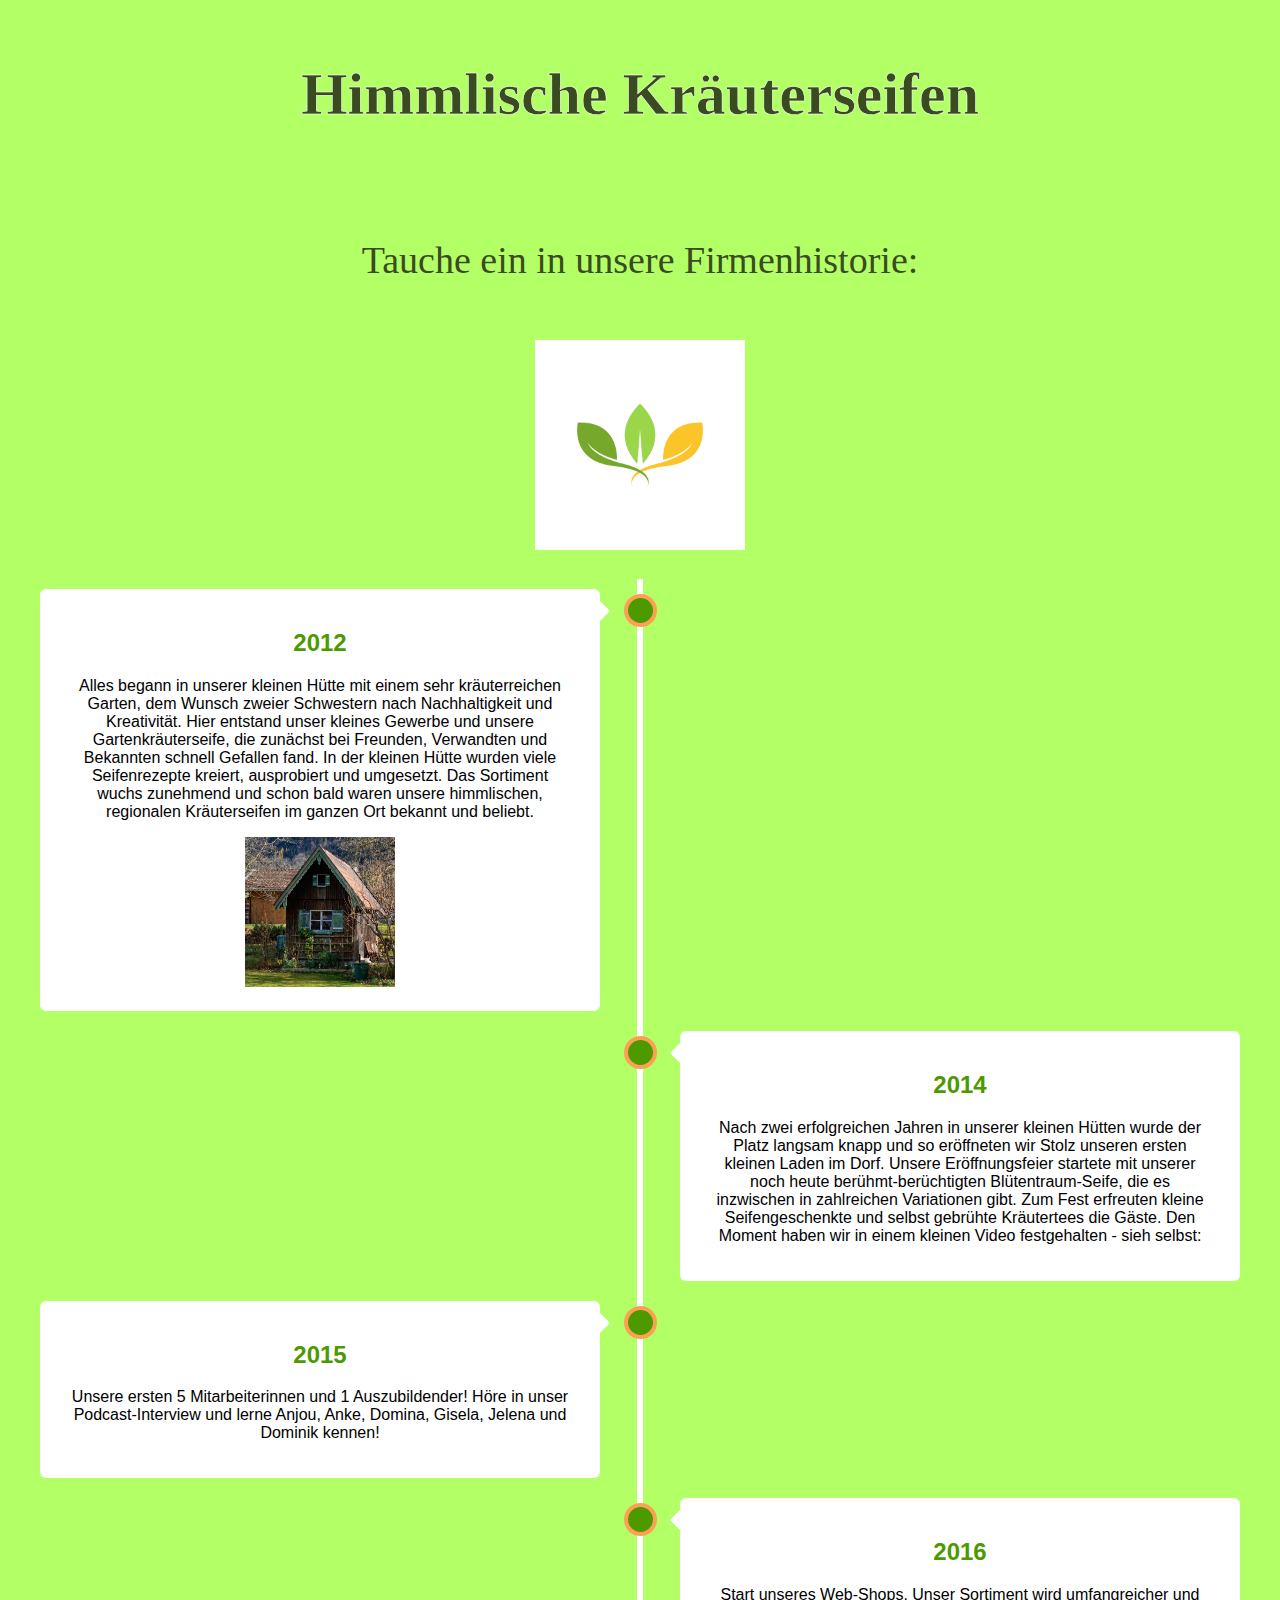
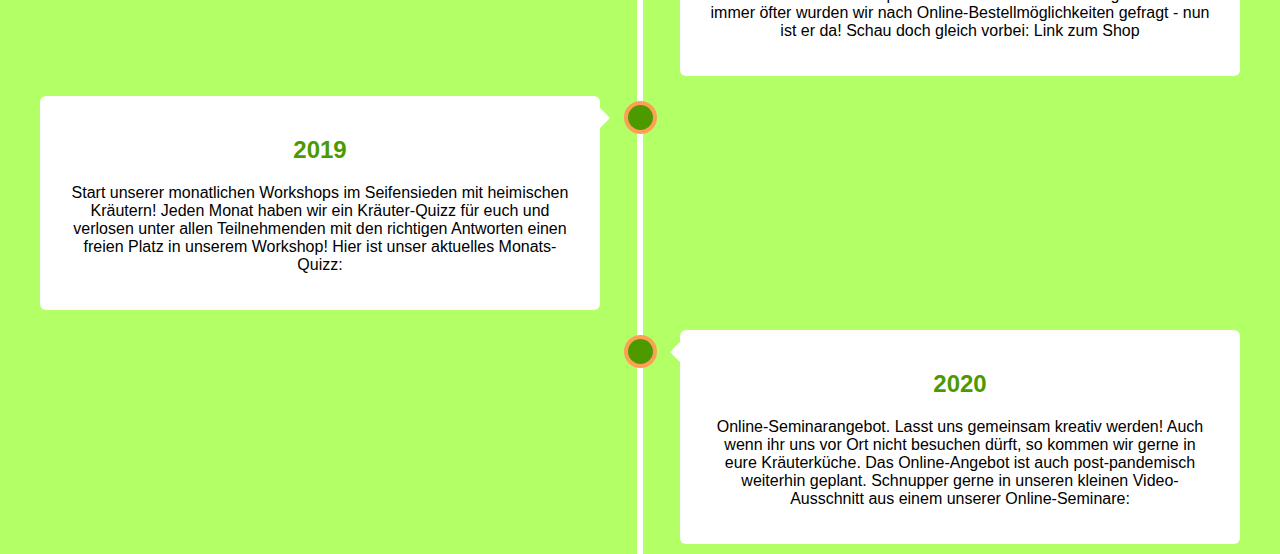
==== Index.html @ 8fee71d4 "initial commit" ====
<!DOCTYPE html>
<html lang="de">
    <head>
        <meta charset="UTF-8">
        <title>Himmlische_Kraeuterseifen</title>
        <link rel="stylesheet" href="css/styles.css"/>
    </head>
    <body>
        <div class="video-container">
            <video autoplay muted loop>
                <source src="media/elderflower.mp4" type="video/mp4"/>
            </video>
            <div class="caption">
                <h2>Himmlische Kräuterseifen</h2>
            </div>
        </div>
        <div class="headline">
            <p>Tauche ein in unsere Firmenhistorie:</p>
            <img src="media/leaf_icon.png" alt="Leaf Icon" style="width: 250px; height: 250px; padding: 20px;"/>
        </div>
        <div class="timeline">
            <div class="container left">
                <div class="content">
                    <div class="year">
                        <h2>2012</h2>
                    </div>
                    <p>Alles begann in unserer kleinen Hütte mit einem sehr kräuterreichen Garten, dem Wunsch zweier Schwestern nach Nachhaltigkeit und Kreativität. Hier entstand
                        unser kleines Gewerbe und unsere Gartenkräuterseife, die zunächst bei Freunden, Verwandten und Bekannten schnell Gefallen fand. In der kleinen Hütte wurden
                        viele Seifenrezepte kreiert, ausprobiert und umgesetzt. Das Sortiment wuchs zunehmend und schon bald waren unsere himmlischen, regionalen Kräuterseifen im
                        ganzen Ort bekannt und beliebt.</p>
                    <div style="text-align: center">
                        <img src="media/hut.jpg" alt="Hut" style="width: 150px; height: 150px;"/>
                    </div>
                </div>
            </div>
            <div class="container right">
                <div class="content">
                    <div class="year">
                        <h2>2014</h2>
                    </div>
                    <p>Nach zwei erfolgreichen Jahren in unserer kleinen Hütten wurde der Platz langsam knapp und so eröffneten wir Stolz unseren ersten kleinen Laden im Dorf. Unsere
                        Eröffnungsfeier startete mit unserer noch heute berühmt-berüchtigten Blütentraum-Seife, die es inzwischen in zahlreichen Variationen gibt. Zum Fest erfreuten
                        kleine Seifengeschenkte und selbst gebrühte Kräutertees die Gäste. Den Moment haben wir in einem kleinen Video festgehalten - sieh selbst:</p>
                </div>
            </div>
            <div class="container left">
                <div class="content">
                    <div class="year">
                        <h2>2015</h2>
                    </div>
                    <p>Unsere ersten 5 Mitarbeiterinnen und 1 Auszubildender! Höre in unser Podcast-Interview und lerne Anjou, Anke, Domina, Gisela, Jelena und Dominik kennen!</p>
                </div>
            </div>
            <div class="container right">
                <div class="content">
                    <div class="year">
                        <h2>2016</h2>
                    </div>
                    <p>Start unseres Web-Shops. Unser Sortiment wird umfangreicher und immer öfter wurden wir nach Online-Bestellmöglichkeiten gefragt - nun ist er da! Schau doch
                        gleich vorbei: Link zum Shop</p>
                </div>
            </div>
            <div class="container left">
                <div class="content">
                    <div class="year">
                        <h2>2019</h2>
                    </div>
                    <p>Start unserer monatlichen Workshops im Seifensieden mit heimischen Kräutern! Jeden Monat haben wir ein Kräuter-Quizz für euch und verlosen unter allen
                        Teilnehmenden mit den richtigen Antworten einen freien Platz in unserem Workshop! Hier ist unser aktuelles Monats-Quizz:</p>
                </div>
            </div>
            <div class="container right">
                <div class="content">
                    <div class="year">
                        <h2>2020</h2>
                    </div>
                    <p>Online-Seminarangebot. Lasst uns gemeinsam kreativ werden! Auch wenn ihr uns vor Ort nicht besuchen dürft, so kommen wir gerne in eure Kräuterküche. Das
                        Online-Angebot ist auch post-pandemisch weiterhin geplant. Schnupper gerne in unseren kleinen Video-Ausschnitt aus einem unserer Online-Seminare:</p>
                </div>
            </div>
        </div>
    </body>
</html>
---- css/styles.css ----
/*extend video at top over whole width*/
body {
    margin: 0;
}

/*style video-container*/
.video-container {
    height: 200px;
    width: 100%;
    position: relative;
}
.video-container video {
    width: 100%;
    height: 100%;
    position: absolute;
    object-fit: cover;
    z-index: 0;
}

/*styling content of the div*/
.video-container .caption {
    z-index: 1;
    position: relative;
    text-align: center;
    color: #3b4b21;
    padding: 10px;
    font-family: "Lucida Calligraphy";
    font-size: 40px;
    -webkit-text-stroke: 0.5px white;
}

/*style headline*/
.headline {
    font-family: "Goudy Old Style";
    font-size: 38px;
    text-align: center;
    padding: 0px;
    color: #3b4b21;
}
* {
    box-sizing: border-box;
}

/*set background color*/
body {
    background-color: #b3ff66;
    font-family: Helvetica, sans-serif;
}

/*style timeline (vertical ruler)*/
.timeline {
    position: relative;
    max-width: 1500px;
    margin: 0 auto;
}

/*style actual timeline (vertical ruler)*/
.timeline::after {
    content: '';
    position: absolute;
    width: 6px;
    background-color: white;
    top: 0;
    bottom: 0;
    left: 50%;
    margin-left: -3px;
}

/*container around content*/
.container {
    padding: 10px 40px;
    position: relative;
    background-color: inherit;
    width: 50%;
}

/*circles on timeline*/
.container::after {
    content: '';
    position: absolute;
    width: 25px;
    height: 25px;
    right: -17px;
    background-color: #4d9900;
    border: 4px solid #FF9F55;
    top: 15px;
    border-radius: 50%;
    z-index: 1;
}

/*placing container to the left*/
.left {
    left: 0;
}

/*placing container to the right*/
.right {
    left: 50%;
}

/*adding arrows to the left container (pointing right)*/
.left::before {
    content: " ";
    height: 0;
    position: absolute;
    top: 22px;
    width: 0;
    z-index: 1;
    right: 30px;
    border: medium solid white;
    border-width: 10px 0 10px 10px;
    border-color: transparent transparent transparent white;
}

/*adding arrows to the right container (pointing left)*/
.right::before {
    content: " ";
    height: 0;
    position: absolute;
    top: 22px;
    width: 0;
    z-index: 1;
    left: 30px;
    border: medium solid white;
    border-width: 10px 10px 10px 0;
    border-color: transparent white transparent transparent;
}

/*fixing circle for containers on the right side*/
.right::after {
    left: -16px;
}

/*actual content*/
.content {
    padding: 20px 30px;
    background-color: white;
    position: relative;
    border-radius: 6px;
    text-align: -webkit-center;
}
.year {
    text-align: center;
    color: #4d9900;
}

/*media queries - responsive timeline on screens less than 600px wide*/
@media screen and (max-width: 600px) {
    /*placing timelime to the left*/
    .timeline::after {
        left: 31px;
    }

    /*full-width containers*/
    .container {
        width: 100%;
        padding-left: 70px;
        padding-right: 25px;
    }

    /*making sure that all arrows are pointing leftwards*/
    .container::before {
        left: 60px;
        border: medium solid white;
        border-width: 10px 10px 10px 0;
        border-color: transparent white transparent transparent;
    }

    /*making sure all circles are at the same spot*/
    .left::after, .right::after {
        left: 15px;
    }

    /*making all right containers behave like the left ones*/
    .right {
        left: 0%;
    }
}
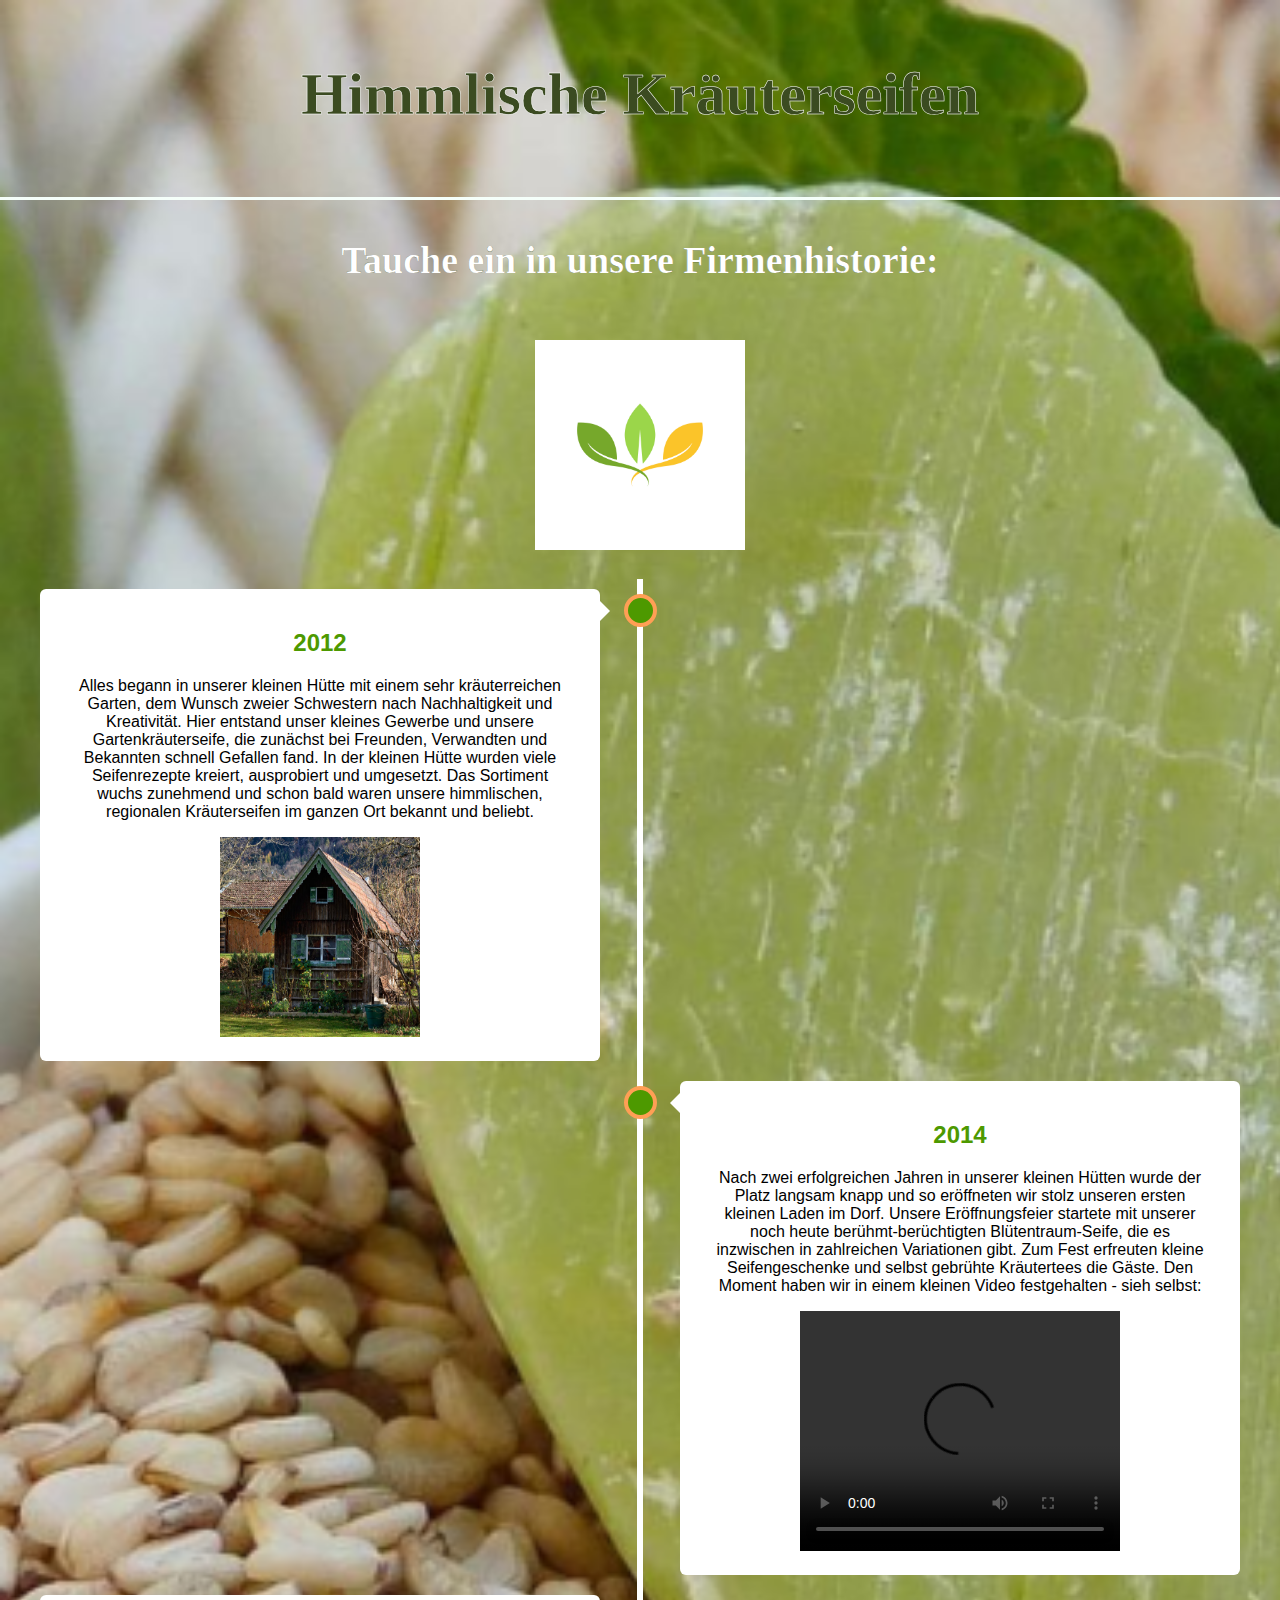
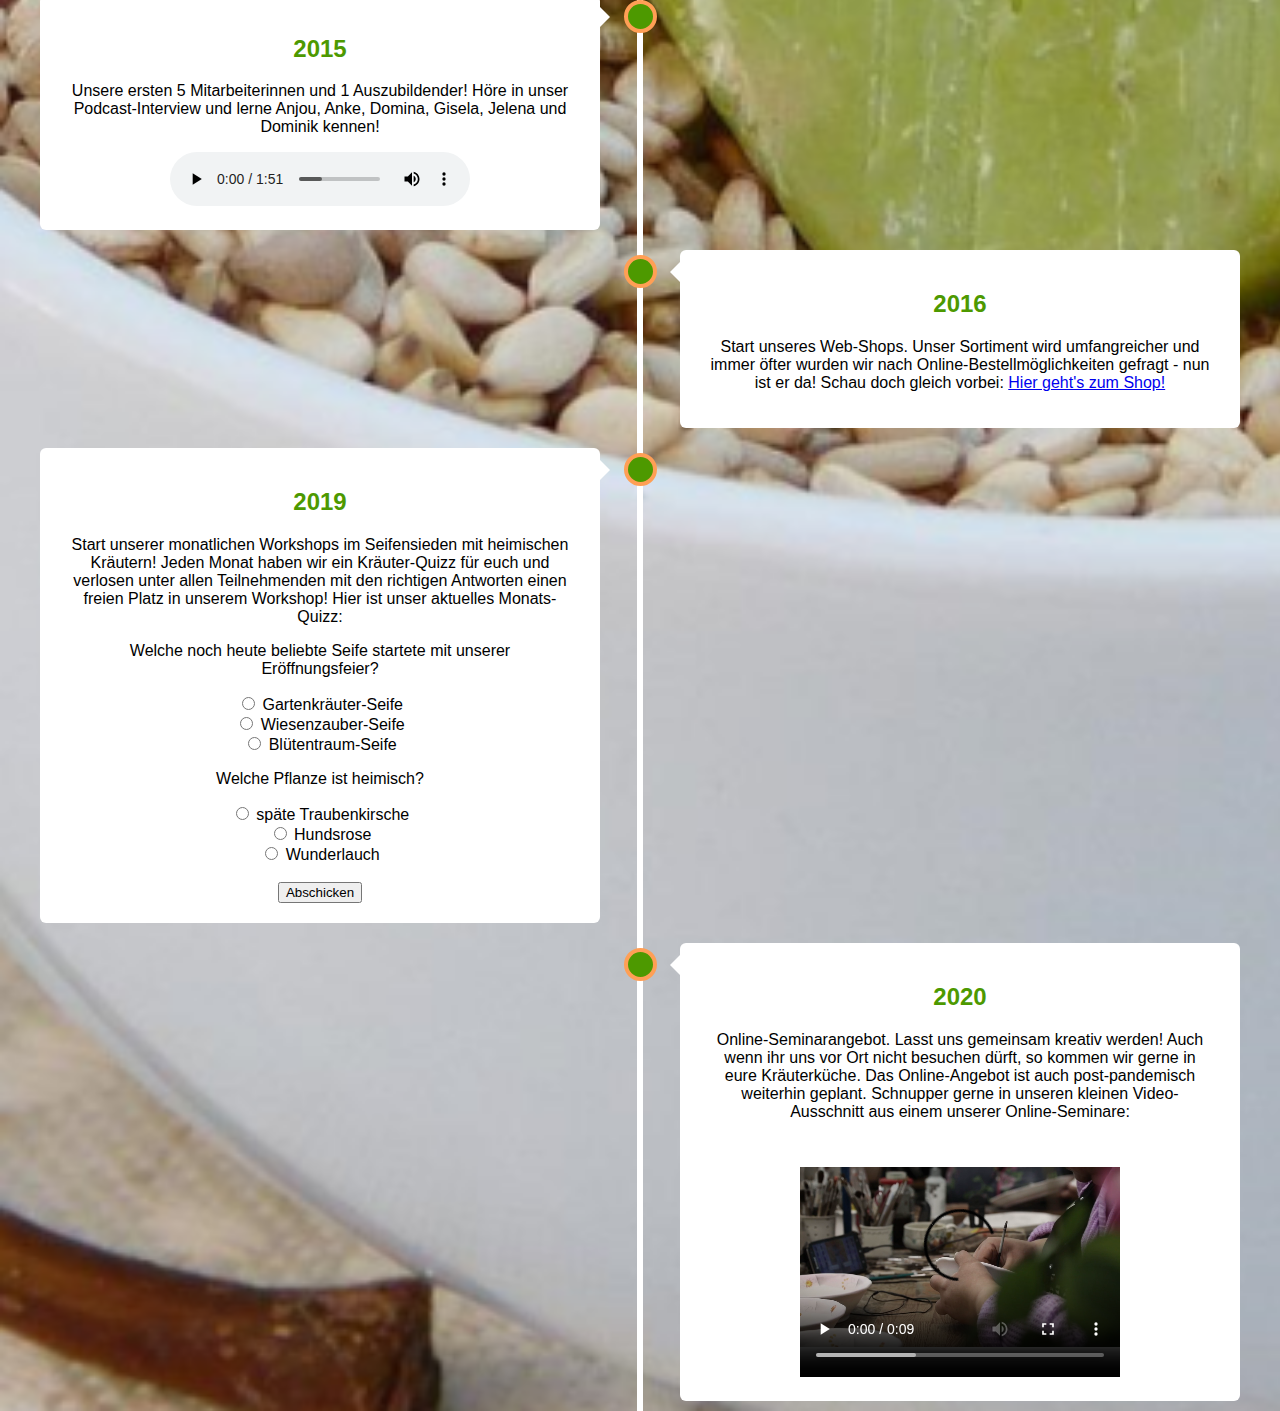
==== commit 7fab4c5c: "some improvements" ====
--- a/Index.html
+++ b/Index.html
@@ -14,6 +14,7 @@
                 <h2>Himmlische Kräuterseifen</h2>
             </div>
         </div>
+        <p style="background-image: url('media/soap.jpg');">
         <div class="headline">
             <p>Tauche ein in unsere Firmenhistorie:</p>
             <img src="media/leaf_icon.png" alt="Leaf Icon" style="width: 250px; height: 250px; padding: 20px;"/>
@@ -29,7 +30,7 @@
                         viele Seifenrezepte kreiert, ausprobiert und umgesetzt. Das Sortiment wuchs zunehmend und schon bald waren unsere himmlischen, regionalen Kräuterseifen im
                         ganzen Ort bekannt und beliebt.</p>
                     <div style="text-align: center">
-                        <img src="media/hut.jpg" alt="Hut" style="width: 150px; height: 150px;"/>
+                        <img src="media/hut.jpg" alt="Hut" style="width: 200px; height: 200px;"/>
                     </div>
                 </div>
             </div>
@@ -38,9 +39,14 @@
                     <div class="year">
                         <h2>2014</h2>
                     </div>
-                    <p>Nach zwei erfolgreichen Jahren in unserer kleinen Hütten wurde der Platz langsam knapp und so eröffneten wir Stolz unseren ersten kleinen Laden im Dorf. Unsere
+                    <p>Nach zwei erfolgreichen Jahren in unserer kleinen Hütten wurde der Platz langsam knapp und so eröffneten wir stolz unseren ersten kleinen Laden im Dorf. Unsere
                         Eröffnungsfeier startete mit unserer noch heute berühmt-berüchtigten Blütentraum-Seife, die es inzwischen in zahlreichen Variationen gibt. Zum Fest erfreuten
-                        kleine Seifengeschenkte und selbst gebrühte Kräutertees die Gäste. Den Moment haben wir in einem kleinen Video festgehalten - sieh selbst:</p>
+                        kleine Seifengeschenke und selbst gebrühte Kräutertees die Gäste. Den Moment haben wir in einem kleinen Video festgehalten - sieh selbst:</p>
+                    <div style="text-align: center">
+                        <video width="320" height="240" controls>
+                            <source src="media/tea.mp4" type="video/mp4">
+                        </video>
+                    </div>
                 </div>
             </div>
             <div class="container left">
@@ -49,6 +55,11 @@
                         <h2>2015</h2>
                     </div>
                     <p>Unsere ersten 5 Mitarbeiterinnen und 1 Auszubildender! Höre in unser Podcast-Interview und lerne Anjou, Anke, Domina, Gisela, Jelena und Dominik kennen!</p>
+                    <div style="text-align: center">
+                        <audio controls>
+                            <source src="media/podcast_intro.mp3" type="audio/mp3">
+                        </audio>
+                    </div>
                 </div>
             </div>
             <div class="container right">
@@ -57,7 +68,7 @@
                         <h2>2016</h2>
                     </div>
                     <p>Start unseres Web-Shops. Unser Sortiment wird umfangreicher und immer öfter wurden wir nach Online-Bestellmöglichkeiten gefragt - nun ist er da! Schau doch
-                        gleich vorbei: Link zum Shop</p>
+                        gleich vorbei: <a href="https://www.w3schools.com/">Hier geht's zum Shop!</a> </p>
                 </div>
             </div>
             <div class="container left">
@@ -67,6 +78,26 @@
                     </div>
                     <p>Start unserer monatlichen Workshops im Seifensieden mit heimischen Kräutern! Jeden Monat haben wir ein Kräuter-Quizz für euch und verlosen unter allen
                         Teilnehmenden mit den richtigen Antworten einen freien Platz in unserem Workshop! Hier ist unser aktuelles Monats-Quizz:</p>
+                    <div style="text-align: -webkit-center">
+                        <form action="/action_page.php">
+                            <p>Welche noch heute beliebte Seife startete mit unserer Eröffnungsfeier?</p>
+                            <input type="radio" id="soap1" name="soap" value="Gartenkraeuter">
+                            <label for="soap1">Gartenkräuter-Seife</label><br>
+                            <input type="radio" id="soap2" name="soap" value="Wiesenzauber">
+                            <label for="soap2">Wiesenzauber-Seife</label><br>
+                            <input type="radio" id="soap3" name="soap" value="Bluetentraum">
+                            <label for="soap3">Blütentraum-Seife</label>
+                            <br>
+                            <p>Welche Pflanze ist heimisch?</p>
+                            <input type="radio" id="answer1" name="answer" value="späte Traubenkirsche">
+                            <label for="answer1">späte Traubenkirsche</label><br>
+                            <input type="radio" id="answer2" name="answer" value="Hundsrose">
+                            <label for="answer2">Hundsrose</label><br>
+                            <input type="radio" id="answer3" name="answer" value="Wunderlauch">
+                            <label for="answer3">Wunderlauch</label><br><br>
+                            <input type="submit" value="Abschicken">
+                        </form>
+                    </div>
                 </div>
             </div>
             <div class="container right">
@@ -76,6 +107,11 @@
                     </div>
                     <p>Online-Seminarangebot. Lasst uns gemeinsam kreativ werden! Auch wenn ihr uns vor Ort nicht besuchen dürft, so kommen wir gerne in eure Kräuterküche. Das
                         Online-Angebot ist auch post-pandemisch weiterhin geplant. Schnupper gerne in unseren kleinen Video-Ausschnitt aus einem unserer Online-Seminare:</p>
+                    <div style="text-align: center">
+                        <video width="320" height="240" controls>
+                            <source src="media/workshop.mp4" type="video/mp4">
+                        </video>
+                    </div>
                 </div>
             </div>
         </div>
--- a/css/styles.css
+++ b/css/styles.css
@@ -1,6 +1,11 @@
-/*extend video at top over whole width*/
+/*extend video at top over whole width with margin and set background*/
 body {
     margin: 0;
+    background-image: url(../media/cup.PNG);
+    width: 100%;
+    height: 100%;
+    background-size: cover;
+    font-family: Helvetica, sans-serif;
 }
 
 /*style video-container*/
@@ -8,6 +13,8 @@
     height: 200px;
     width: 100%;
     position: relative;
+
+    border-bottom: 3px solid mintcream;
 }
 .video-container video {
     width: 100%;
@@ -33,18 +40,15 @@
 .headline {
     font-family: "Goudy Old Style";
     font-size: 38px;
+    font-weight: bold;
     text-align: center;
     padding: 0px;
-    color: #3b4b21;
+    color: white;
+    -webkit-text-stroke: 0.2px #3b4b21;
 }
+
 * {
     box-sizing: border-box;
-}
-
-/*set background color*/
-body {
-    background-color: #b3ff66;
-    font-family: Helvetica, sans-serif;
 }
 
 /*style timeline (vertical ruler)*/
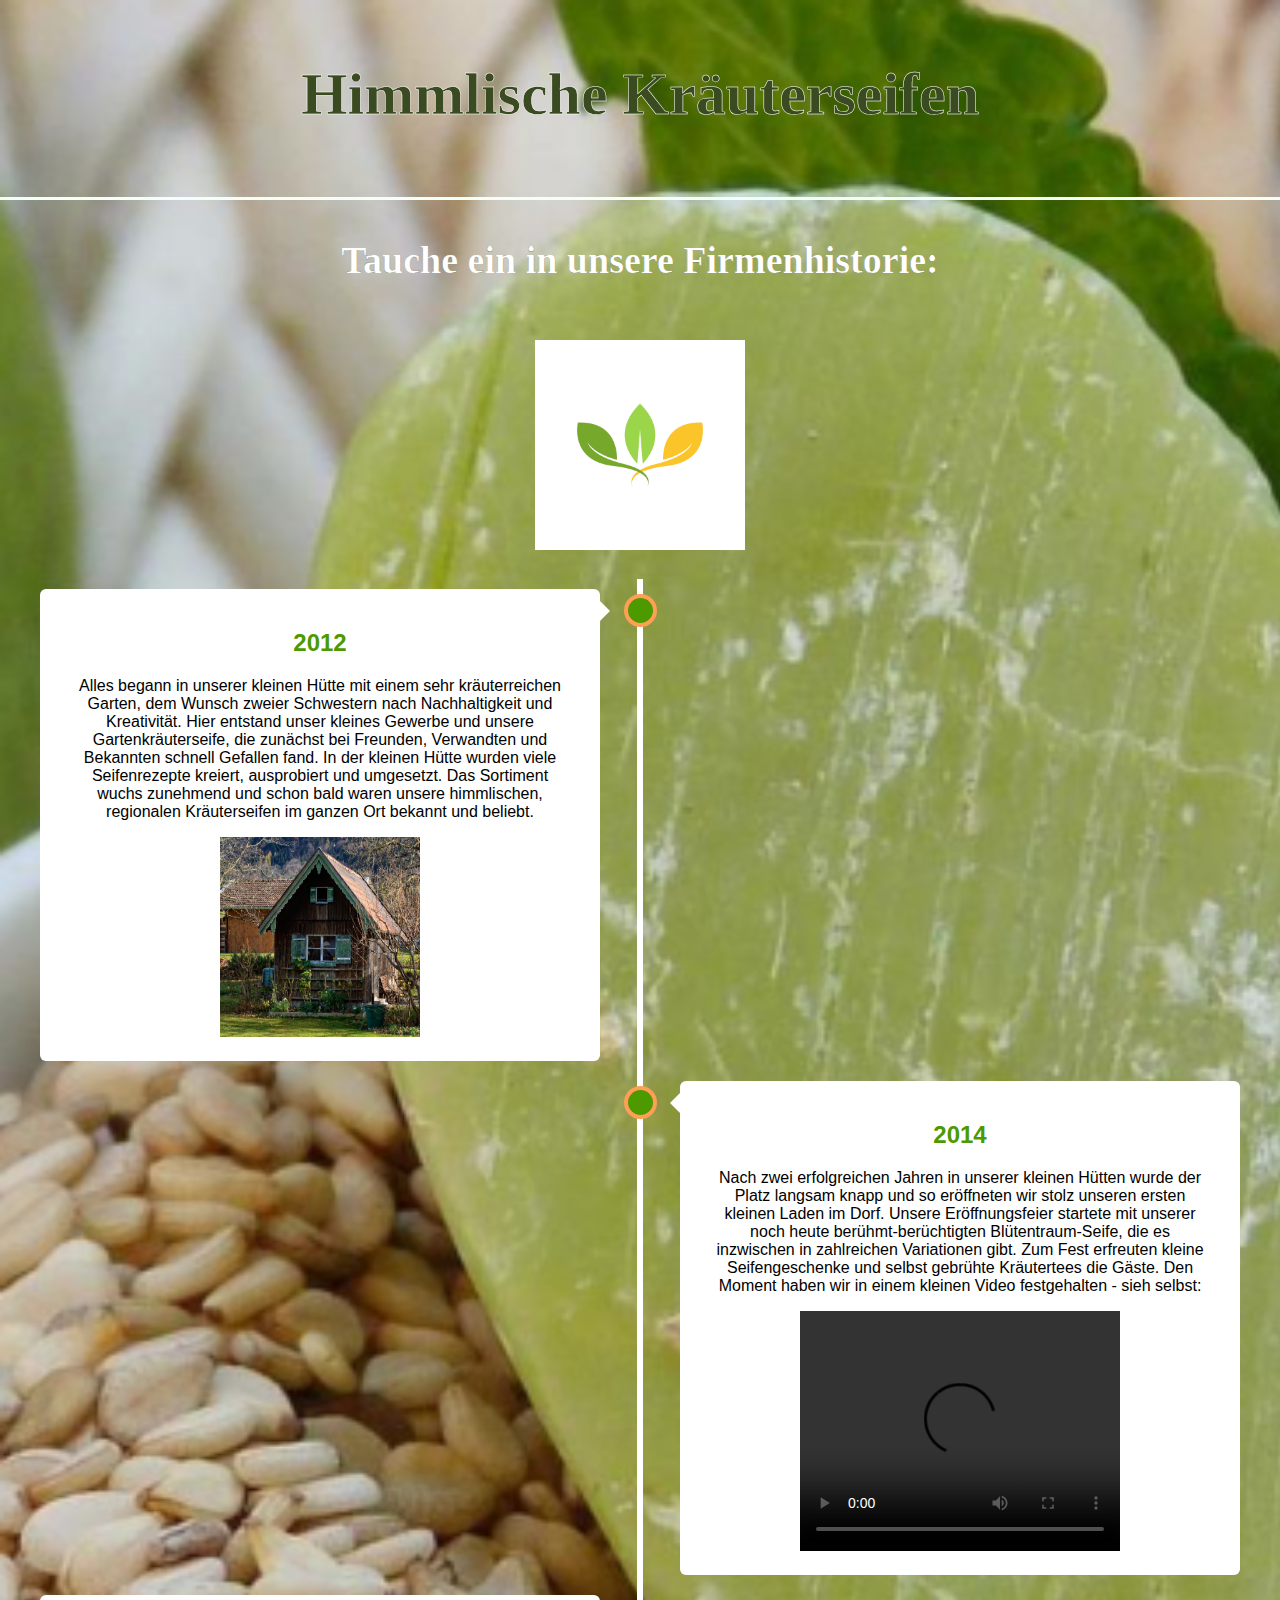
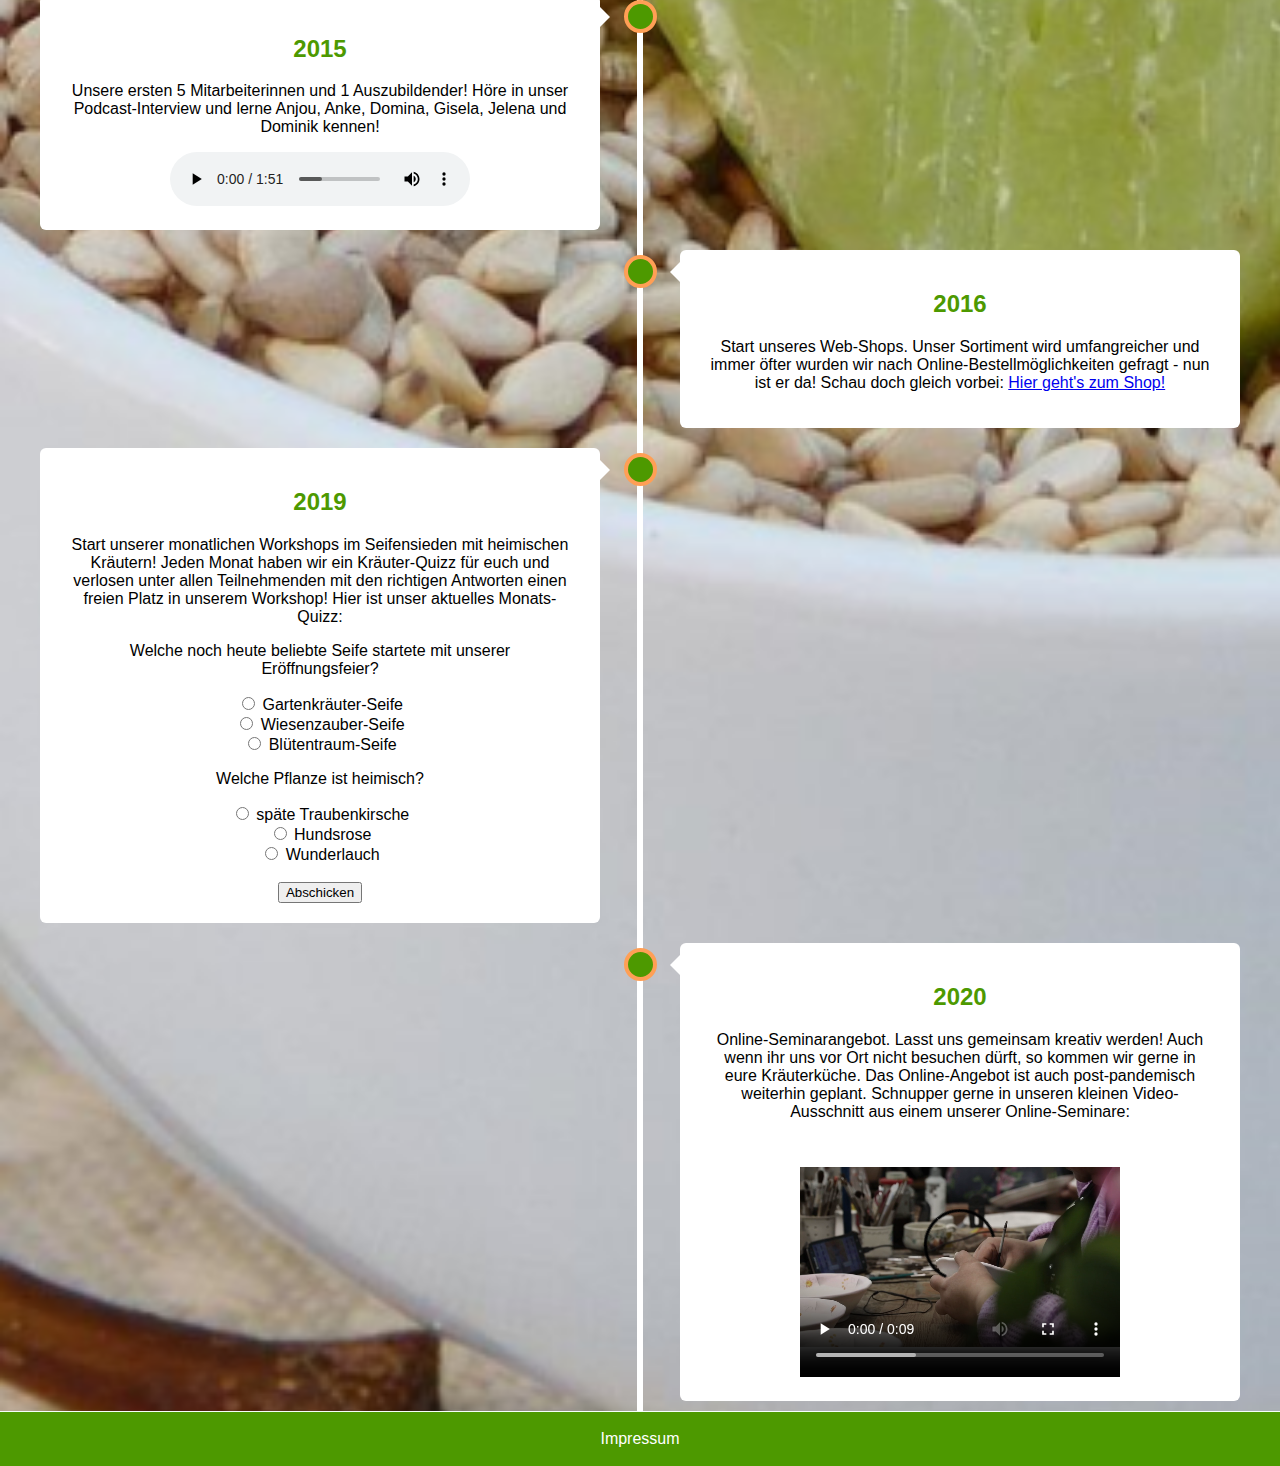
==== commit c5b4fa29: "adding footer" ====
--- a/Index.html
+++ b/Index.html
@@ -115,5 +115,8 @@
                 </div>
             </div>
         </div>
+        <footer>
+            <p><a href="https://www.w3schools.com/">Impressum</a></p>
+        </footer>
     </body>
 </html>--- a/css/styles.css
+++ b/css/styles.css
@@ -13,7 +13,6 @@
     height: 200px;
     width: 100%;
     position: relative;
-
     border-bottom: 3px solid mintcream;
 }
 .video-container video {
@@ -179,4 +178,22 @@
     .right {
         left: 0%;
     }
+}
+
+/*styling footer*/
+footer {
+    text-align: center;
+    padding: 2px;
+    background-color: #4d9900;
+    color: green;
+    border-top: 1px solid mintcream;
+}
+
+footer a {
+    color: white;
+    text-decoration: none;
+}
+
+footer a:hover {
+    font-weight: bolder;
 }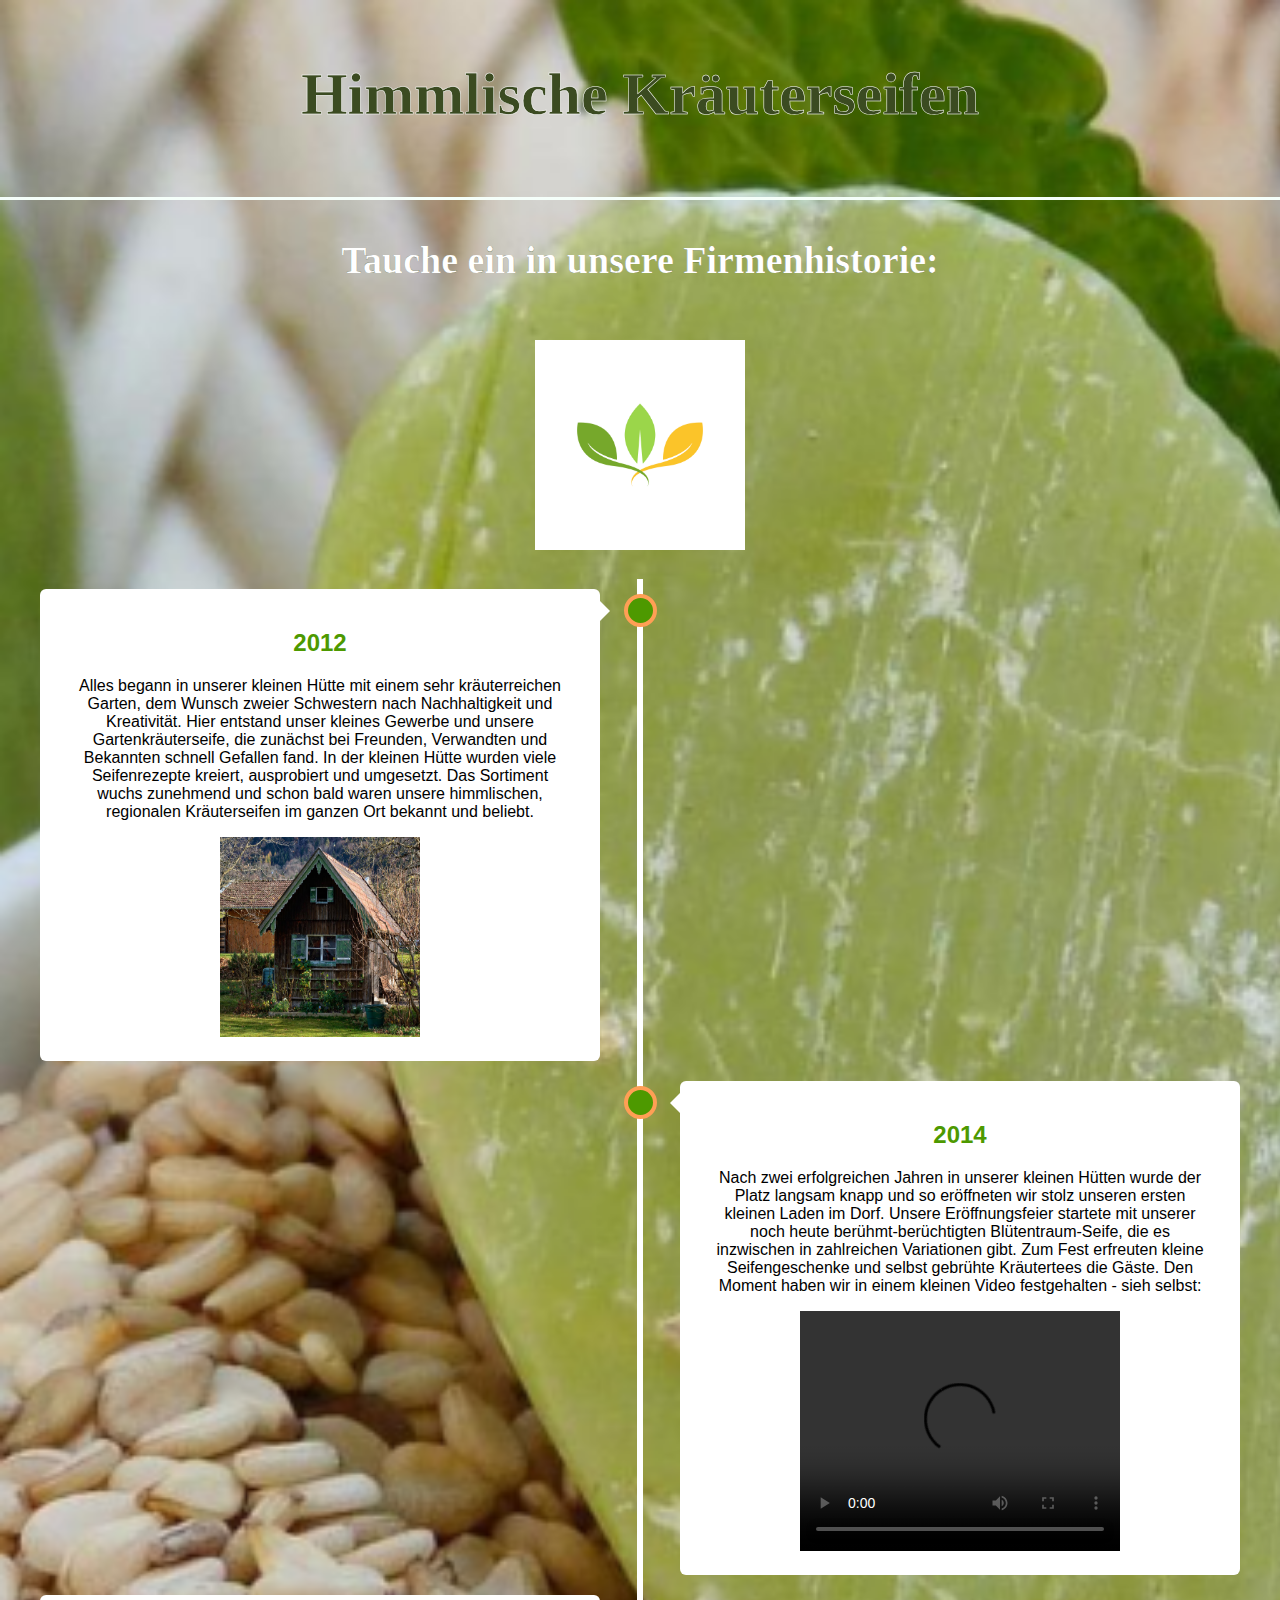
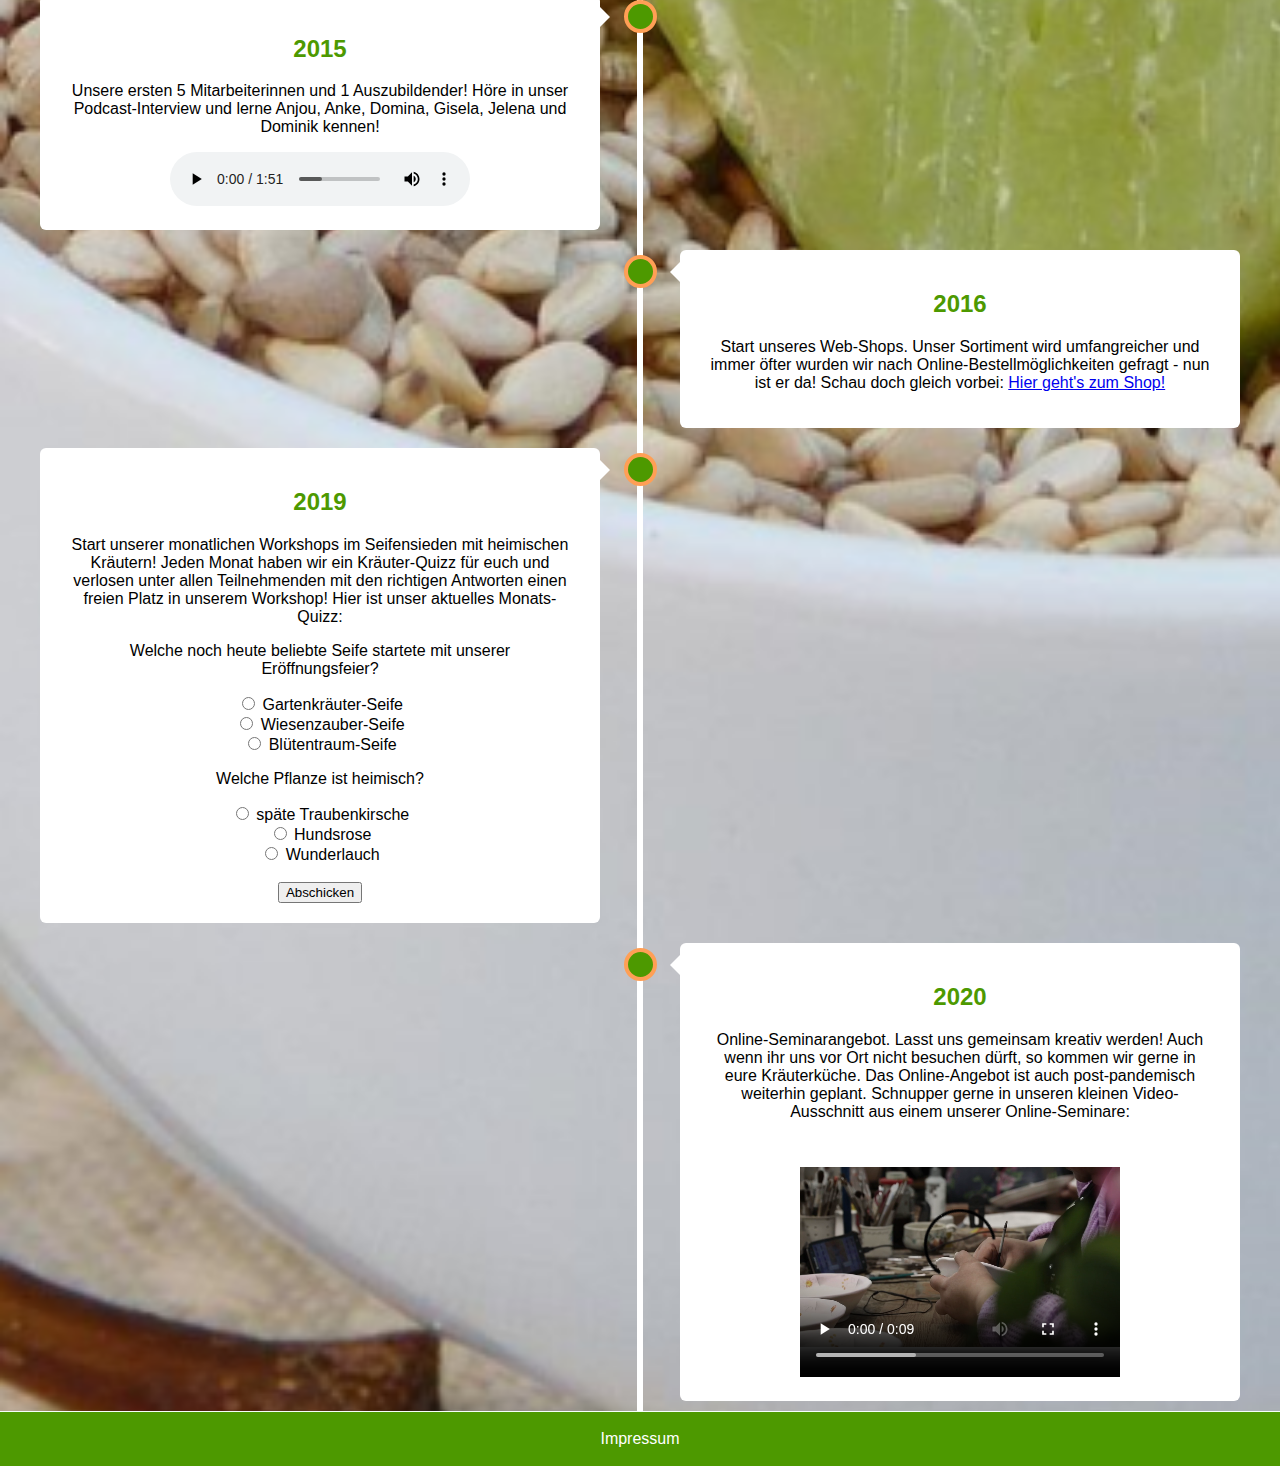
==== commit f48f350b: "adding impressum and online shopping link" ====
--- a/Index.html
+++ b/Index.html
@@ -68,7 +68,7 @@
                         <h2>2016</h2>
                     </div>
                     <p>Start unseres Web-Shops. Unser Sortiment wird umfangreicher und immer öfter wurden wir nach Online-Bestellmöglichkeiten gefragt - nun ist er da! Schau doch
-                        gleich vorbei: <a href="https://www.w3schools.com/">Hier geht's zum Shop!</a> </p>
+                        gleich vorbei: <a href="Shop.html">Hier geht's zum Shop!</a> </p>
                 </div>
             </div>
             <div class="container left">
@@ -116,7 +116,7 @@
             </div>
         </div>
         <footer>
-            <p><a href="https://www.w3schools.com/">Impressum</a></p>
+            <p><a href="Impressum.html">Impressum</a></p>
         </footer>
     </body>
 </html>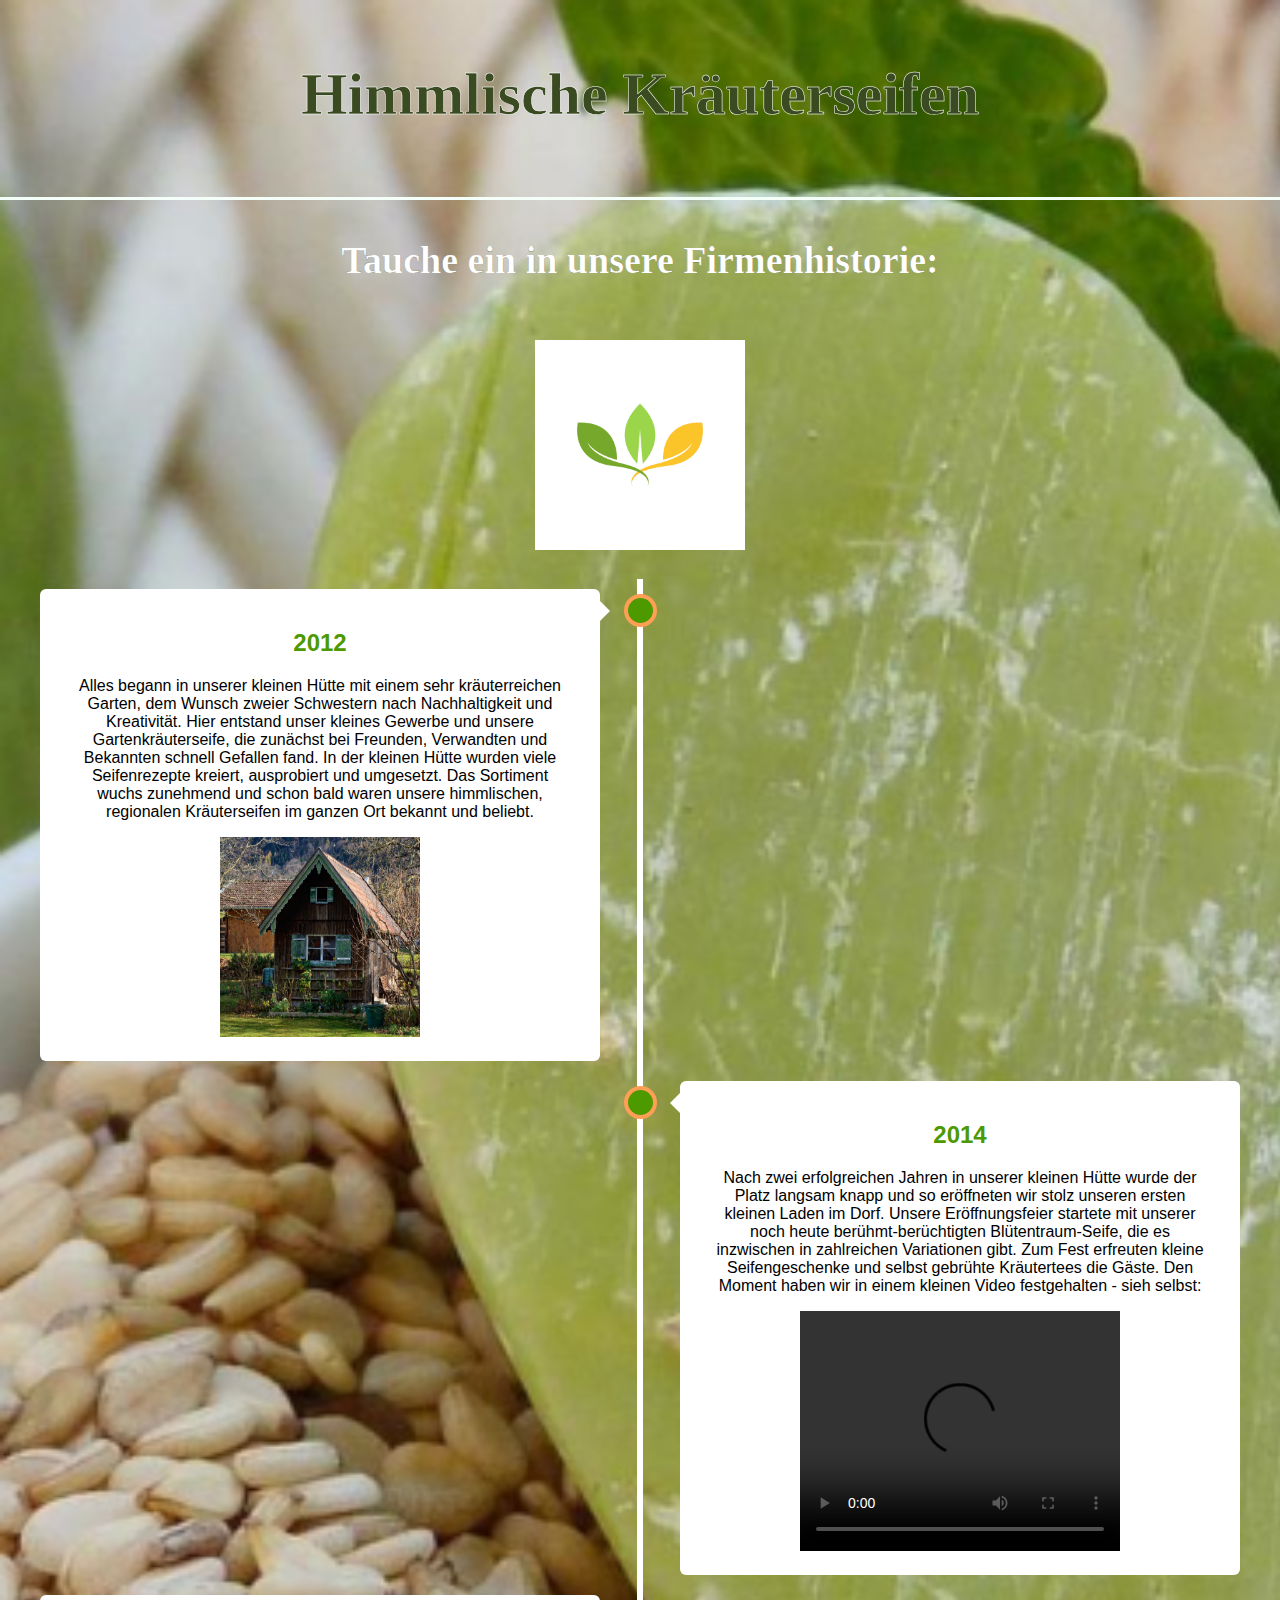
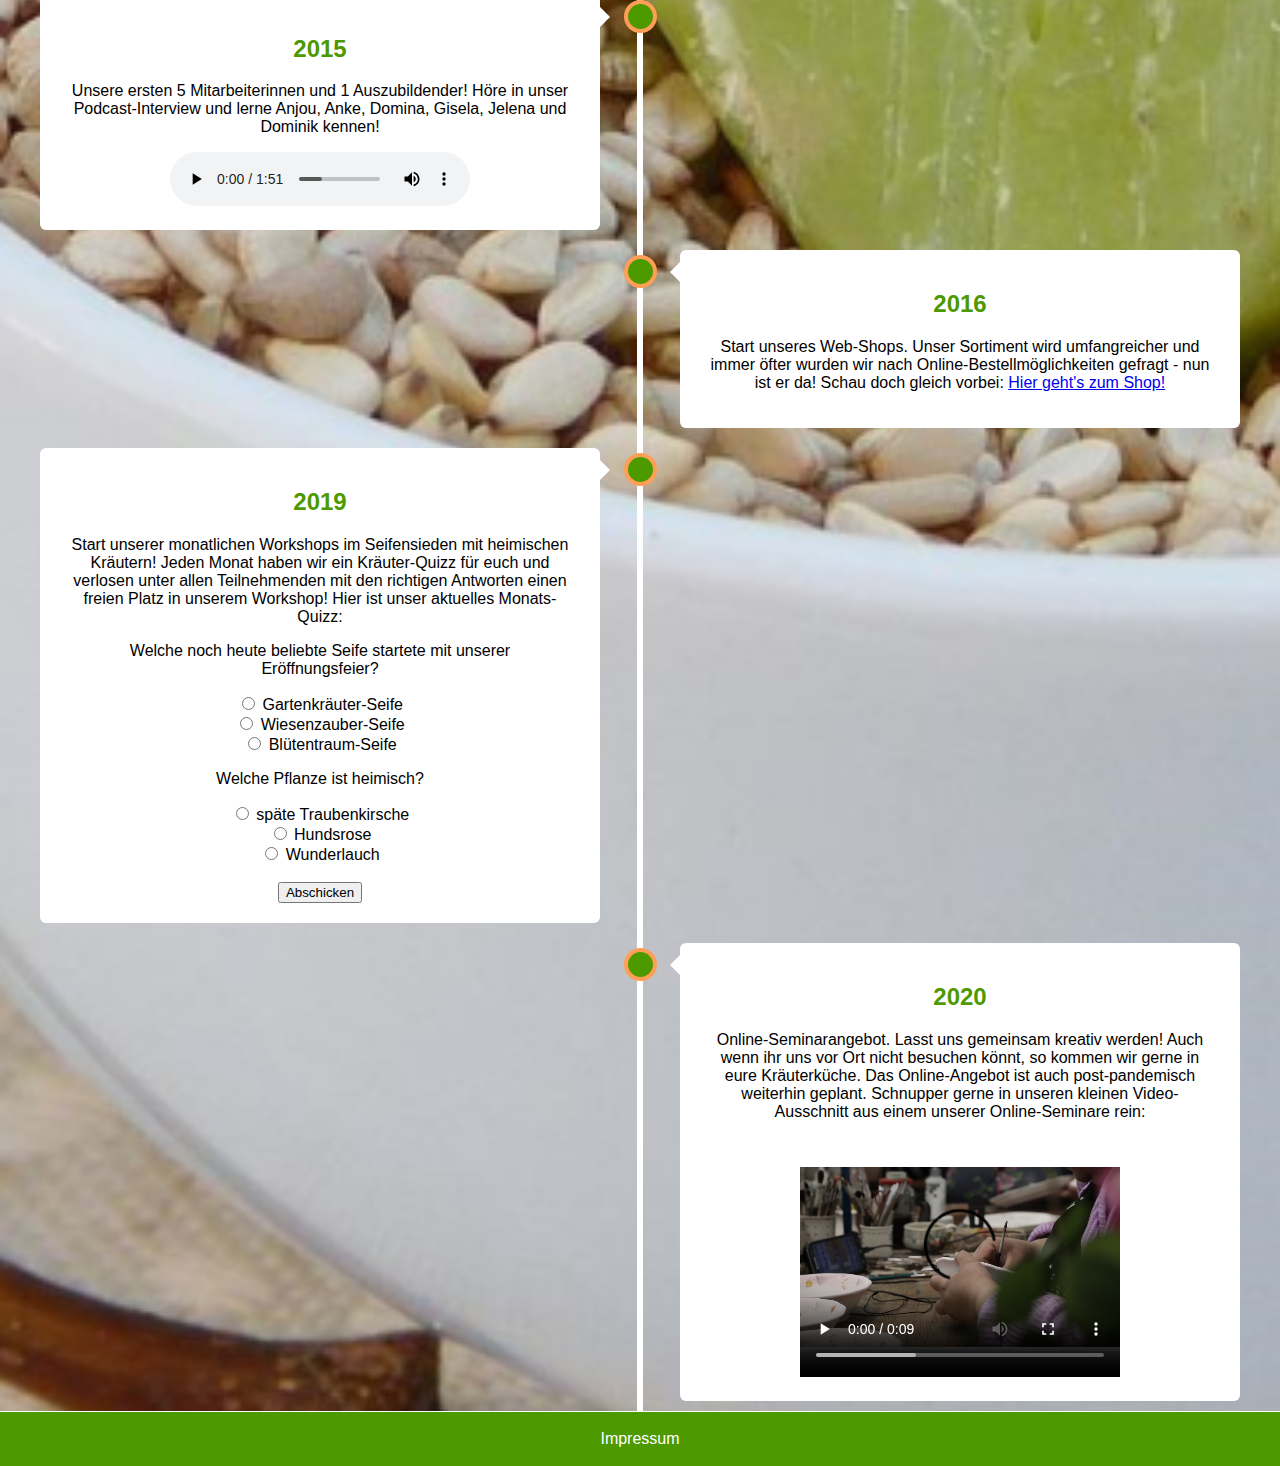
==== commit 74cd6141: "adding quizz link" ====
--- a/Index.html
+++ b/Index.html
@@ -39,7 +39,7 @@
                     <div class="year">
                         <h2>2014</h2>
                     </div>
-                    <p>Nach zwei erfolgreichen Jahren in unserer kleinen Hütten wurde der Platz langsam knapp und so eröffneten wir stolz unseren ersten kleinen Laden im Dorf. Unsere
+                    <p>Nach zwei erfolgreichen Jahren in unserer kleinen Hütte wurde der Platz langsam knapp und so eröffneten wir stolz unseren ersten kleinen Laden im Dorf. Unsere
                         Eröffnungsfeier startete mit unserer noch heute berühmt-berüchtigten Blütentraum-Seife, die es inzwischen in zahlreichen Variationen gibt. Zum Fest erfreuten
                         kleine Seifengeschenke und selbst gebrühte Kräutertees die Gäste. Den Moment haben wir in einem kleinen Video festgehalten - sieh selbst:</p>
                     <div style="text-align: center">
@@ -79,7 +79,7 @@
                     <p>Start unserer monatlichen Workshops im Seifensieden mit heimischen Kräutern! Jeden Monat haben wir ein Kräuter-Quizz für euch und verlosen unter allen
                         Teilnehmenden mit den richtigen Antworten einen freien Platz in unserem Workshop! Hier ist unser aktuelles Monats-Quizz:</p>
                     <div style="text-align: -webkit-center">
-                        <form action="/action_page.php">
+                        <form action="Quizz.html">
                             <p>Welche noch heute beliebte Seife startete mit unserer Eröffnungsfeier?</p>
                             <input type="radio" id="soap1" name="soap" value="Gartenkraeuter">
                             <label for="soap1">Gartenkräuter-Seife</label><br>
@@ -105,8 +105,8 @@
                     <div class="year">
                         <h2>2020</h2>
                     </div>
-                    <p>Online-Seminarangebot. Lasst uns gemeinsam kreativ werden! Auch wenn ihr uns vor Ort nicht besuchen dürft, so kommen wir gerne in eure Kräuterküche. Das
-                        Online-Angebot ist auch post-pandemisch weiterhin geplant. Schnupper gerne in unseren kleinen Video-Ausschnitt aus einem unserer Online-Seminare:</p>
+                    <p>Online-Seminarangebot. Lasst uns gemeinsam kreativ werden! Auch wenn ihr uns vor Ort nicht besuchen könnt, so kommen wir gerne in eure Kräuterküche. Das
+                        Online-Angebot ist auch post-pandemisch weiterhin geplant. Schnupper gerne in unseren kleinen Video-Ausschnitt aus einem unserer Online-Seminare rein:</p>
                     <div style="text-align: center">
                         <video width="320" height="240" controls>
                             <source src="media/workshop.mp4" type="video/mp4">
